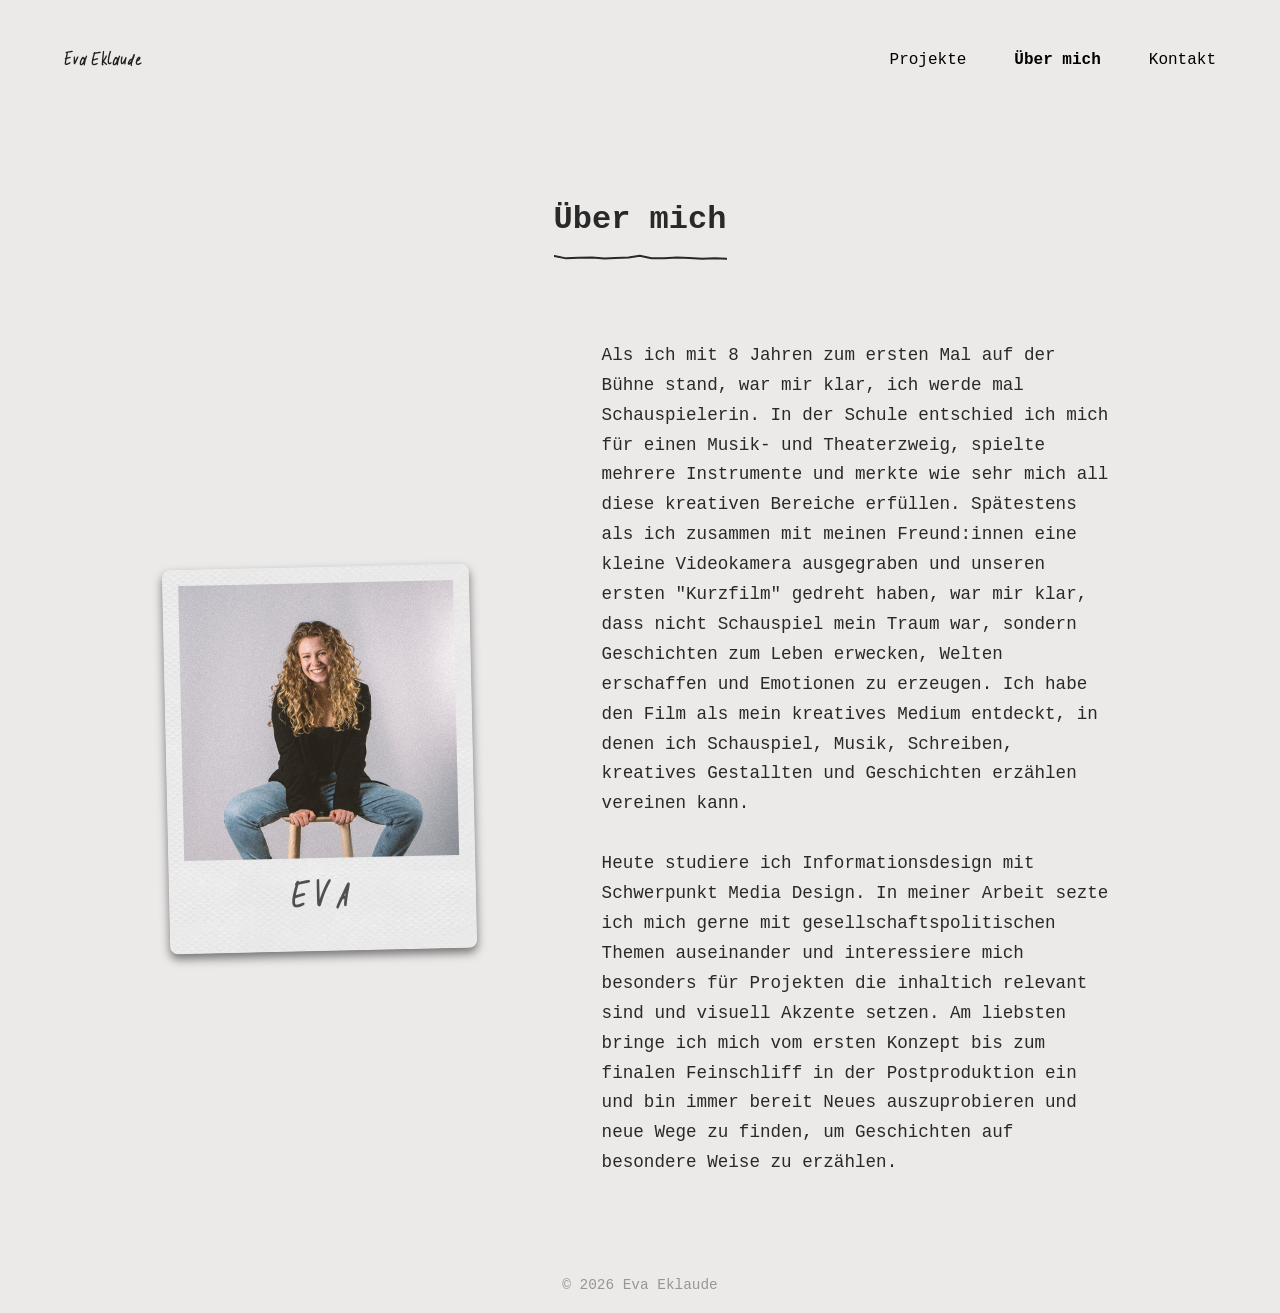
==== about.html @ 6af41689 "Initial commit" ====
<!DOCTYPE html>
<html lang="de">
<head>
  <meta charset="UTF-8">
  <meta name="viewport" content="width=device-width, initial-scale=1.0">
  <title>Portfolio – Über mich</title>
  <link rel="stylesheet" href="assets/css/main.css">
  <link rel="stylesheet" href="assets/css/about.css">
</head>

<body>
  <header>
   <!DOCTYPE html>
<html lang="de">

<head>
  <meta charset="UTF-8">
  <meta name="viewport" content="width=device-width, initial-scale=1.0">
  <title>Portfolio – Beispiel</title>
  <link rel="stylesheet" href="assets/css/main.css">
</head>

<body>
  <header>
    <nav>
      <!-- Logo bleibt gleich -->
      <a href="home.html" class="logo">Eva Eklaude</a>
      
      <!-- NEU: Burger Menu Button (nur auf Mobile sichtbar) -->
      <button class="burger-menu" aria-label="Menü öffnen">
        <span></span>
        <span></span>
        <span></span>
      </button>
      
      <!-- WICHTIG: Class "nav-links" am ul hinzufügen! -->
      <ul class="nav-links">
        <li><a href="work.html" class="pencil-link">Projekte</a></li>
        <li><a href="about.html" class="pencil-link active">Über mich</a></li>
        <li><a href="contact.html" class="pencil-link">Kontakt</a></li>
      </ul>
    </nav>
  </header>

  <main>
    <h1>Über mich</h1>

    <section class="about">
        <div class="polaroid about-polaroid random-rotate">
         <img src="assets/img/portrait.png" alt="Portrait of me">
       <p class="polaroid-caption">Eva</p>
    </div>



      <div class="about-text">
        <p>
      Als ich mit 8 Jahren zum ersten Mal auf der Bühne stand, war mir klar, ich werde mal Schauspielerin. 
      In der Schule entschied ich mich für einen Musik- und Theaterzweig, spielte mehrere Instrumente und merkte wie sehr mich all diese kreativen Bereiche 
      erfüllen. Spätestens als ich zusammen mit meinen Freund:innen eine kleine Videokamera ausgegraben und unseren ersten "Kurzfilm" gedreht haben, war mir
      klar, dass nicht Schauspiel mein Traum war, sondern Geschichten zum Leben erwecken, Welten erschaffen und Emotionen zu erzeugen. Ich habe den Film als 
      mein kreatives Medium entdeckt, in denen ich Schauspiel, Musik, Schreiben, kreatives Gestallten und Geschichten erzählen vereinen kann. 
          <br><br>
      Heute studiere ich Informationsdesign mit Schwerpunkt Media Design. In meiner Arbeit sezte ich mich gerne mit gesellschaftspolitischen Themen 
      auseinander und interessiere mich besonders für Projekten die inhaltich relevant sind und visuell Akzente setzen. Am liebsten bringe ich mich vom 
      ersten Konzept bis zum finalen Feinschliff in der Postproduktion ein und bin immer bereit Neues auszuprobieren und neue Wege zu finden, um Geschichten 
      auf besondere Weise zu erzählen.
        </p>
      </div>
    </section>
  </main>

  <footer>
    <p>&copy; 2026 Eva Eklaude</p>
  </footer>

  <script src="assets/js/main.js"></script>
  <script src="assets/js/about.js"></script>
</body>
</html>
---- assets/css/main.css ----
@font-face {
    font-family: 'Handwriting';
    src: url('../fonts/Handwriting-Regular.woff2') format('woff2'),
         url('../fonts/Handwriting-Regular.woff') format('woff');
    font-weight: normal;
    font-style: normal;
    font-display: swap;
}

:root {
    --font-main: "Courier New", Courier, monospace;
    --font-bold: 700;
    --font-accent: "Handwriting", "Courrier New", Courier, monospace;
    --font-color: #292929;
    --background-color: #eceae9;
}

* {
  box-sizing: border-box;
  margin: 0;
  padding: 0;
}

html, body {
  height: 100%; 
}

body {
  font-family: var(--font-main);
  color: var(--font-color);
  background: #eceae9;
  line-height: 1.6;
  display: flex;
  flex-direction: column;
}

main {
  flex: 1;
  margin-left: 10%;
  margin-right: 10%;
  text-align: center;
  padding-top: 4rem; 
}

header {
  background: #eceae9; 
  position: sticky;
  top: 0;
  margin-bottom: 2rem;
  margin-top: 1rem;
  z-index: 1000;
}

nav {
  display: flex;
  justify-content: space-between;
  align-items: center;
  padding: 1rem 4rem;
  position: relative;
}

.logo {
  font-family: var(--font-accent);
  font-size: 1rem;
  font-weight: var(--font-bold);
  text-decoration: none;
  color: #222;
  z-index: 100;
  background: none;
}

/* Desktop Navigation */
nav ul,
.nav-links {
  list-style: none;
  display: flex;
  gap: 3rem;
}

nav a {
  text-decoration: none;
  color: #222;
}

nav a.active {
  font-weight: var(--font-bold);
}

/* Burger Menu (versteckt auf Desktop) */
.burger-menu {
  display: none;
  flex-direction: column;
  justify-content: space-between;
  width: 30px;
  height: 24px;
  background: transparent;
  border: none;
  cursor: pointer;
  padding: 0;
  z-index: 2001;
}

.burger-menu span {
  width: 100%;
  height: 3px;
  background-color: #222;
  border-radius: 2px;
  transition: all 0.3s ease;
  transform-origin: center;
}

/* Burger Menu Animation (wenn aktiv) */
.burger-menu.active span:nth-child(1) {
  transform: translateY(10.5px) rotate(45deg);
}

.burger-menu.active span:nth-child(2) {
  opacity: 0;
}

.burger-menu.active span:nth-child(3) {
  transform: translateY(-10.5px) rotate(-45deg);
}

h1 {
  font-family: var(--font-main);
  font-weight: var(--font-bold);
  font-size: 2rem;
  margin-top: 0.5rem;
  margin-bottom: 5rem;
  position: relative;
  display: inline-block;
  padding-bottom: 1rem;
}

h1::after {
  content: '';
  position: absolute;
  left: 0;
  bottom: 0;
  width: 100%;
  height: 8px;
  pointer-events: none;
}

footer {
  text-align: center;
  margin-top: 5rem;
  padding: 1rem;
  font-size: 0.9rem;
  color: #969696;
}

.pencil-link {
  position: relative;
  display: inline-block;
  color: #000;
  text-decoration: none;
}

.pencil-underline {
  position: absolute;
  left: 0;
  bottom: -8px;
  width: 100%;
  height: 10px;
  pointer-events: none;
  overflow: hidden;
}

.pencil-path {
  fill: none;
  stroke: currentColor;
  stroke-width: 1.2;
  stroke-linecap: butt;
  stroke-linejoin: round;
  transition: none;
}

.pencil-link:hover .pencil-path {
  stroke-dashoffset: 0;
}

.pencil-link.active {
  font-weight: var(--font-bold);
}

/* ========================================
   RESPONSIVE - TABLET & MOBILE
   ======================================== */

/* Tablet */
@media (max-width: 900px) {
  nav {
    padding: 1rem 2rem;
  }
  
  .nav-links {
    gap: 2rem;
  }
  
  main {
    margin-left: 5%;
    margin-right: 5%;
    padding-top: 2rem;
  }
  
  header {
    margin-bottom: 3rem;
  }
}

/* Mobile (Burger Menu aktivieren) */
@media (max-width: 768px) {
  /* Burger Menu anzeigen */
  .burger-menu {
    display: flex;
  }
  
  /* Navigation verstecken, als Overlay */
  .nav-links {
    position: fixed;
    top: 0;
    right: -100%;
    width: 70%;
    max-width: 300px;
    height: 100vh;
    background: var(--background-color);
    flex-direction: column;
    justify-content: center;
    align-items: center;
    gap: 2rem;
    transition: right 0.3s ease;
    box-shadow: -5px 0 15px rgba(0,0,0,0.1);
    padding: 2rem;
  }
  
  /* Navigation wenn aktiv */
  .nav-links.active {
    right: 0;
  }
  
  /* Navigation Links auf Mobile */
  .nav-links li {
    width: 100%;
    text-align: center;
  }
  
  .nav-links a {
    font-size: 1.3rem;
    padding: 1rem;
    display: block;
  }
  
  /* Overlay Hintergrund wenn Menü offen */
  body.menu-open::before {
    content: '';
    position: fixed;
    top: 0;
    left: 0;
    width: 100%;
    height: 100%;
    background: rgba(0, 0, 0, 0.5);
    z-index: 999;
    animation: fadeIn 0.3s ease;
  }
  
  @keyframes fadeIn {
    from { opacity: 0; }
    to { opacity: 1; }
  }
  
  /* Main anpassen */
  main {
    margin-left: 5%;
    margin-right: 5%;
  }
  
  nav {
    padding: 1rem 1.5rem;
  }
  
  .logo {
    font-size: 1.5rem;
    background: none;
  }
  
  h1 {
    font-size: 1.5rem;
    margin-bottom: 3rem;
  }
}

/* Sehr kleine Mobile */
@media (max-width: 480px) {
  .nav-links {
    width: 80%;
  }
  
  main {
    margin-left: 3%;
    margin-right: 3%;
  }
  
  nav {
    padding: 1rem;
  }
  
  .logo {
    font-size: 1.3rem;
    background: none;
  }
  
  h1 {
    font-size: 1.3rem;
    margin-bottom: 2rem;
  }
  
  footer {
    font-size: 0.8rem;
    padding: 0.5rem;
  }
}

/* Touch-Geräte: Größerer Hit-Bereich */
@media (hover: none) and (pointer: coarse) {
  .pencil-link {
    padding: 0.5rem 0;
  }
}
---- assets/css/about.css ----
.about {
  display: flex;
  align-items: center;
  justify-content: center;
  gap: 8rem;
  padding: 0rem;
}

.polaroid {
  max-width: 30%;
  background: white;
  border-radius: 8px;
  padding: 1rem;
  box-shadow: 0 5px 10px rgba(0,0,0,0.5);
  aspect-ratio: 4 / 5;

  display: flex;
  flex-direction: column;

  background-image: url("../img/polaroidBG.png");
  background-size: cover;
  background-repeat: no-repeat;
}


.about-polaroid img {
  width: 100%;
  aspect-ratio: 1 / 1;
  object-fit: cover;
}

.polaroid-caption {
  flex: 1;
  display: flex;
  align-items: center;
  justify-content: center;

  font-family: var(--font-accent);
  font-size: 2rem;
  font-weight: bold;
  letter-spacing: 0.15em;
  text-transform: uppercase;
  opacity: 0.8;
}


.about-text {
  max-width: 50%;
  text-align: left;
}

.about-text p {
  line-height: 1.7;
  font-size: 1.1rem;
}

/* Responsive – für Tablet/Handy */
@media (max-width: 900px) {
  .about {
    flex-direction: column;
    text-align: center;
  }

  .about-text {
    max-width: 90%;
  }
}
---- assets/css/main.css ----
@font-face {
    font-family: 'Handwriting';
    src: url('../fonts/Handwriting-Regular.woff2') format('woff2'),
         url('../fonts/Handwriting-Regular.woff') format('woff');
    font-weight: normal;
    font-style: normal;
    font-display: swap;
}

:root {
    --font-main: "Courier New", Courier, monospace;
    --font-bold: 700;
    --font-accent: "Handwriting", "Courrier New", Courier, monospace;
    --font-color: #292929;
    --background-color: #eceae9;
}

* {
  box-sizing: border-box;
  margin: 0;
  padding: 0;
}

html, body {
  height: 100%; 
}

body {
  font-family: var(--font-main);
  color: var(--font-color);
  background: #eceae9;
  line-height: 1.6;
  display: flex;
  flex-direction: column;
}

main {
  flex: 1;
  margin-left: 10%;
  margin-right: 10%;
  text-align: center;
  padding-top: 4rem; 
}

header {
  background: #eceae9; 
  position: sticky;
  top: 0;
  margin-bottom: 2rem;
  margin-top: 1rem;
  z-index: 1000;
}

nav {
  display: flex;
  justify-content: space-between;
  align-items: center;
  padding: 1rem 4rem;
  position: relative;
}

.logo {
  font-family: var(--font-accent);
  font-size: 1rem;
  font-weight: var(--font-bold);
  text-decoration: none;
  color: #222;
  z-index: 100;
  background: none;
}

/* Desktop Navigation */
nav ul,
.nav-links {
  list-style: none;
  display: flex;
  gap: 3rem;
}

nav a {
  text-decoration: none;
  color: #222;
}

nav a.active {
  font-weight: var(--font-bold);
}

/* Burger Menu (versteckt auf Desktop) */
.burger-menu {
  display: none;
  flex-direction: column;
  justify-content: space-between;
  width: 30px;
  height: 24px;
  background: transparent;
  border: none;
  cursor: pointer;
  padding: 0;
  z-index: 2001;
}

.burger-menu span {
  width: 100%;
  height: 3px;
  background-color: #222;
  border-radius: 2px;
  transition: all 0.3s ease;
  transform-origin: center;
}

/* Burger Menu Animation (wenn aktiv) */
.burger-menu.active span:nth-child(1) {
  transform: translateY(10.5px) rotate(45deg);
}

.burger-menu.active span:nth-child(2) {
  opacity: 0;
}

.burger-menu.active span:nth-child(3) {
  transform: translateY(-10.5px) rotate(-45deg);
}

h1 {
  font-family: var(--font-main);
  font-weight: var(--font-bold);
  font-size: 2rem;
  margin-top: 0.5rem;
  margin-bottom: 5rem;
  position: relative;
  display: inline-block;
  padding-bottom: 1rem;
}

h1::after {
  content: '';
  position: absolute;
  left: 0;
  bottom: 0;
  width: 100%;
  height: 8px;
  pointer-events: none;
}

footer {
  text-align: center;
  margin-top: 5rem;
  padding: 1rem;
  font-size: 0.9rem;
  color: #969696;
}

.pencil-link {
  position: relative;
  display: inline-block;
  color: #000;
  text-decoration: none;
}

.pencil-underline {
  position: absolute;
  left: 0;
  bottom: -8px;
  width: 100%;
  height: 10px;
  pointer-events: none;
  overflow: hidden;
}

.pencil-path {
  fill: none;
  stroke: currentColor;
  stroke-width: 1.2;
  stroke-linecap: butt;
  stroke-linejoin: round;
  transition: none;
}

.pencil-link:hover .pencil-path {
  stroke-dashoffset: 0;
}

.pencil-link.active {
  font-weight: var(--font-bold);
}

/* ========================================
   RESPONSIVE - TABLET & MOBILE
   ======================================== */

/* Tablet */
@media (max-width: 900px) {
  nav {
    padding: 1rem 2rem;
  }
  
  .nav-links {
    gap: 2rem;
  }
  
  main {
    margin-left: 5%;
    margin-right: 5%;
    padding-top: 2rem;
  }
  
  header {
    margin-bottom: 3rem;
  }
}

/* Mobile (Burger Menu aktivieren) */
@media (max-width: 768px) {
  /* Burger Menu anzeigen */
  .burger-menu {
    display: flex;
  }
  
  /* Navigation verstecken, als Overlay */
  .nav-links {
    position: fixed;
    top: 0;
    right: -100%;
    width: 70%;
    max-width: 300px;
    height: 100vh;
    background: var(--background-color);
    flex-direction: column;
    justify-content: center;
    align-items: center;
    gap: 2rem;
    transition: right 0.3s ease;
    box-shadow: -5px 0 15px rgba(0,0,0,0.1);
    padding: 2rem;
  }
  
  /* Navigation wenn aktiv */
  .nav-links.active {
    right: 0;
  }
  
  /* Navigation Links auf Mobile */
  .nav-links li {
    width: 100%;
    text-align: center;
  }
  
  .nav-links a {
    font-size: 1.3rem;
    padding: 1rem;
    display: block;
  }
  
  /* Overlay Hintergrund wenn Menü offen */
  body.menu-open::before {
    content: '';
    position: fixed;
    top: 0;
    left: 0;
    width: 100%;
    height: 100%;
    background: rgba(0, 0, 0, 0.5);
    z-index: 999;
    animation: fadeIn 0.3s ease;
  }
  
  @keyframes fadeIn {
    from { opacity: 0; }
    to { opacity: 1; }
  }
  
  /* Main anpassen */
  main {
    margin-left: 5%;
    margin-right: 5%;
  }
  
  nav {
    padding: 1rem 1.5rem;
  }
  
  .logo {
    font-size: 1.5rem;
    background: none;
  }
  
  h1 {
    font-size: 1.5rem;
    margin-bottom: 3rem;
  }
}

/* Sehr kleine Mobile */
@media (max-width: 480px) {
  .nav-links {
    width: 80%;
  }
  
  main {
    margin-left: 3%;
    margin-right: 3%;
  }
  
  nav {
    padding: 1rem;
  }
  
  .logo {
    font-size: 1.3rem;
    background: none;
  }
  
  h1 {
    font-size: 1.3rem;
    margin-bottom: 2rem;
  }
  
  footer {
    font-size: 0.8rem;
    padding: 0.5rem;
  }
}

/* Touch-Geräte: Größerer Hit-Bereich */
@media (hover: none) and (pointer: coarse) {
  .pencil-link {
    padding: 0.5rem 0;
  }
}
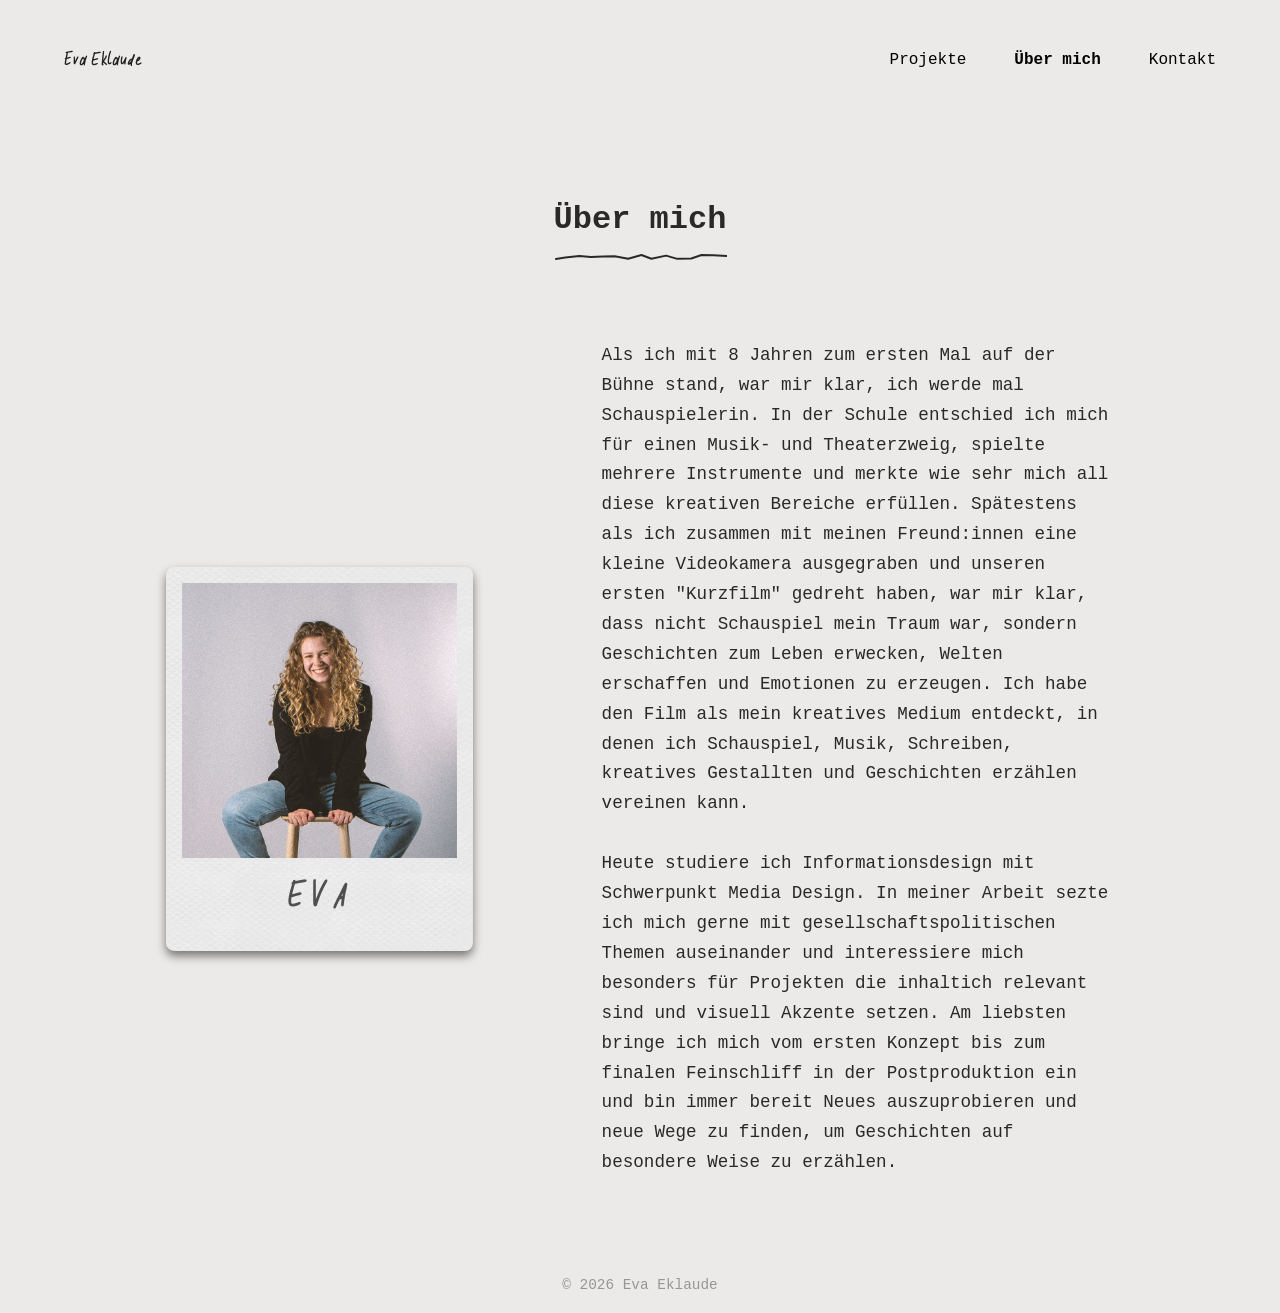
==== commit 06ea8133: "naming" ====
--- a/about.html
+++ b/about.html
@@ -24,7 +24,7 @@
   <header>
     <nav>
       <!-- Logo bleibt gleich -->
-      <a href="home.html" class="logo">Eva Eklaude</a>
+      <a href="index.html" class="logo">Eva Eklaude</a>
       
       <!-- NEU: Burger Menu Button (nur auf Mobile sichtbar) -->
       <button class="burger-menu" aria-label="Menü öffnen">
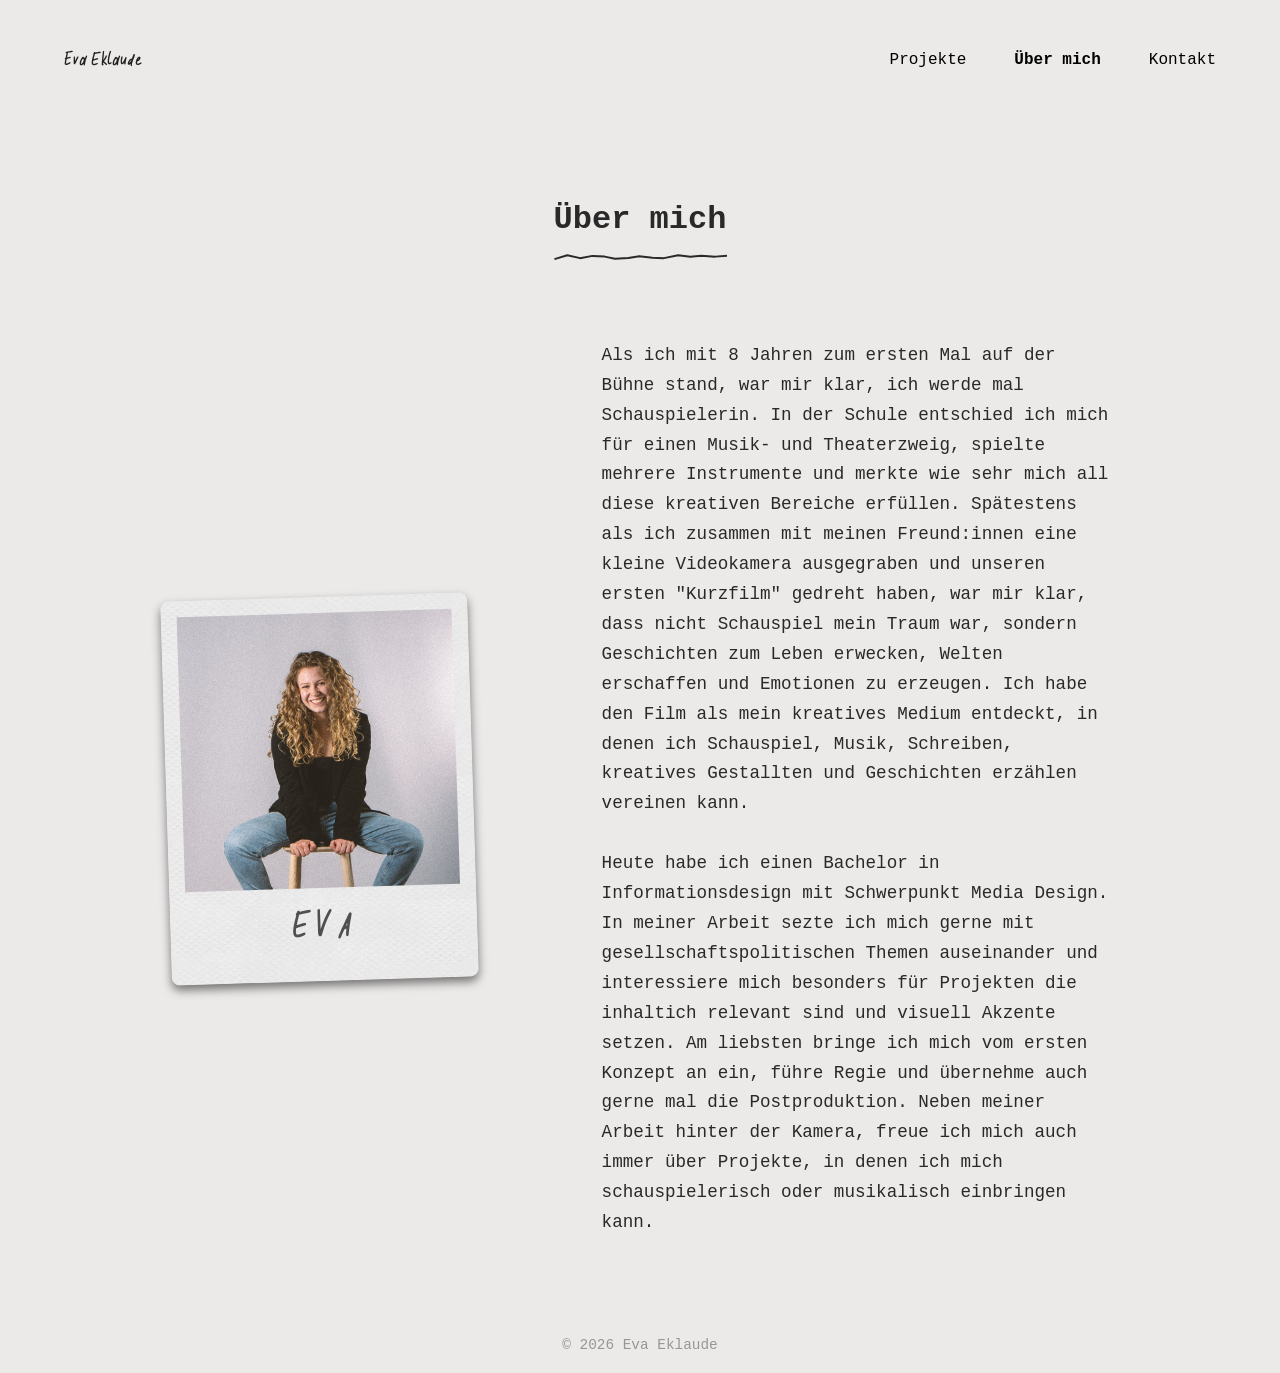
==== commit ff645b7f: "alles mögliche" ====
--- a/about.html
+++ b/about.html
@@ -61,10 +61,9 @@
       klar, dass nicht Schauspiel mein Traum war, sondern Geschichten zum Leben erwecken, Welten erschaffen und Emotionen zu erzeugen. Ich habe den Film als 
       mein kreatives Medium entdeckt, in denen ich Schauspiel, Musik, Schreiben, kreatives Gestallten und Geschichten erzählen vereinen kann. 
           <br><br>
-      Heute studiere ich Informationsdesign mit Schwerpunkt Media Design. In meiner Arbeit sezte ich mich gerne mit gesellschaftspolitischen Themen 
+      Heute habe ich einen Bachelor in Informationsdesign mit Schwerpunkt Media Design. In meiner Arbeit sezte ich mich gerne mit gesellschaftspolitischen Themen 
       auseinander und interessiere mich besonders für Projekten die inhaltich relevant sind und visuell Akzente setzen. Am liebsten bringe ich mich vom 
-      ersten Konzept bis zum finalen Feinschliff in der Postproduktion ein und bin immer bereit Neues auszuprobieren und neue Wege zu finden, um Geschichten 
-      auf besondere Weise zu erzählen.
+      ersten Konzept an ein, führe Regie und übernehme auch gerne mal die Postproduktion. Neben meiner Arbeit hinter der Kamera, freue ich mich auch immer über Projekte, in denen ich mich schauspielerisch oder musikalisch einbringen kann.
         </p>
       </div>
     </section>
